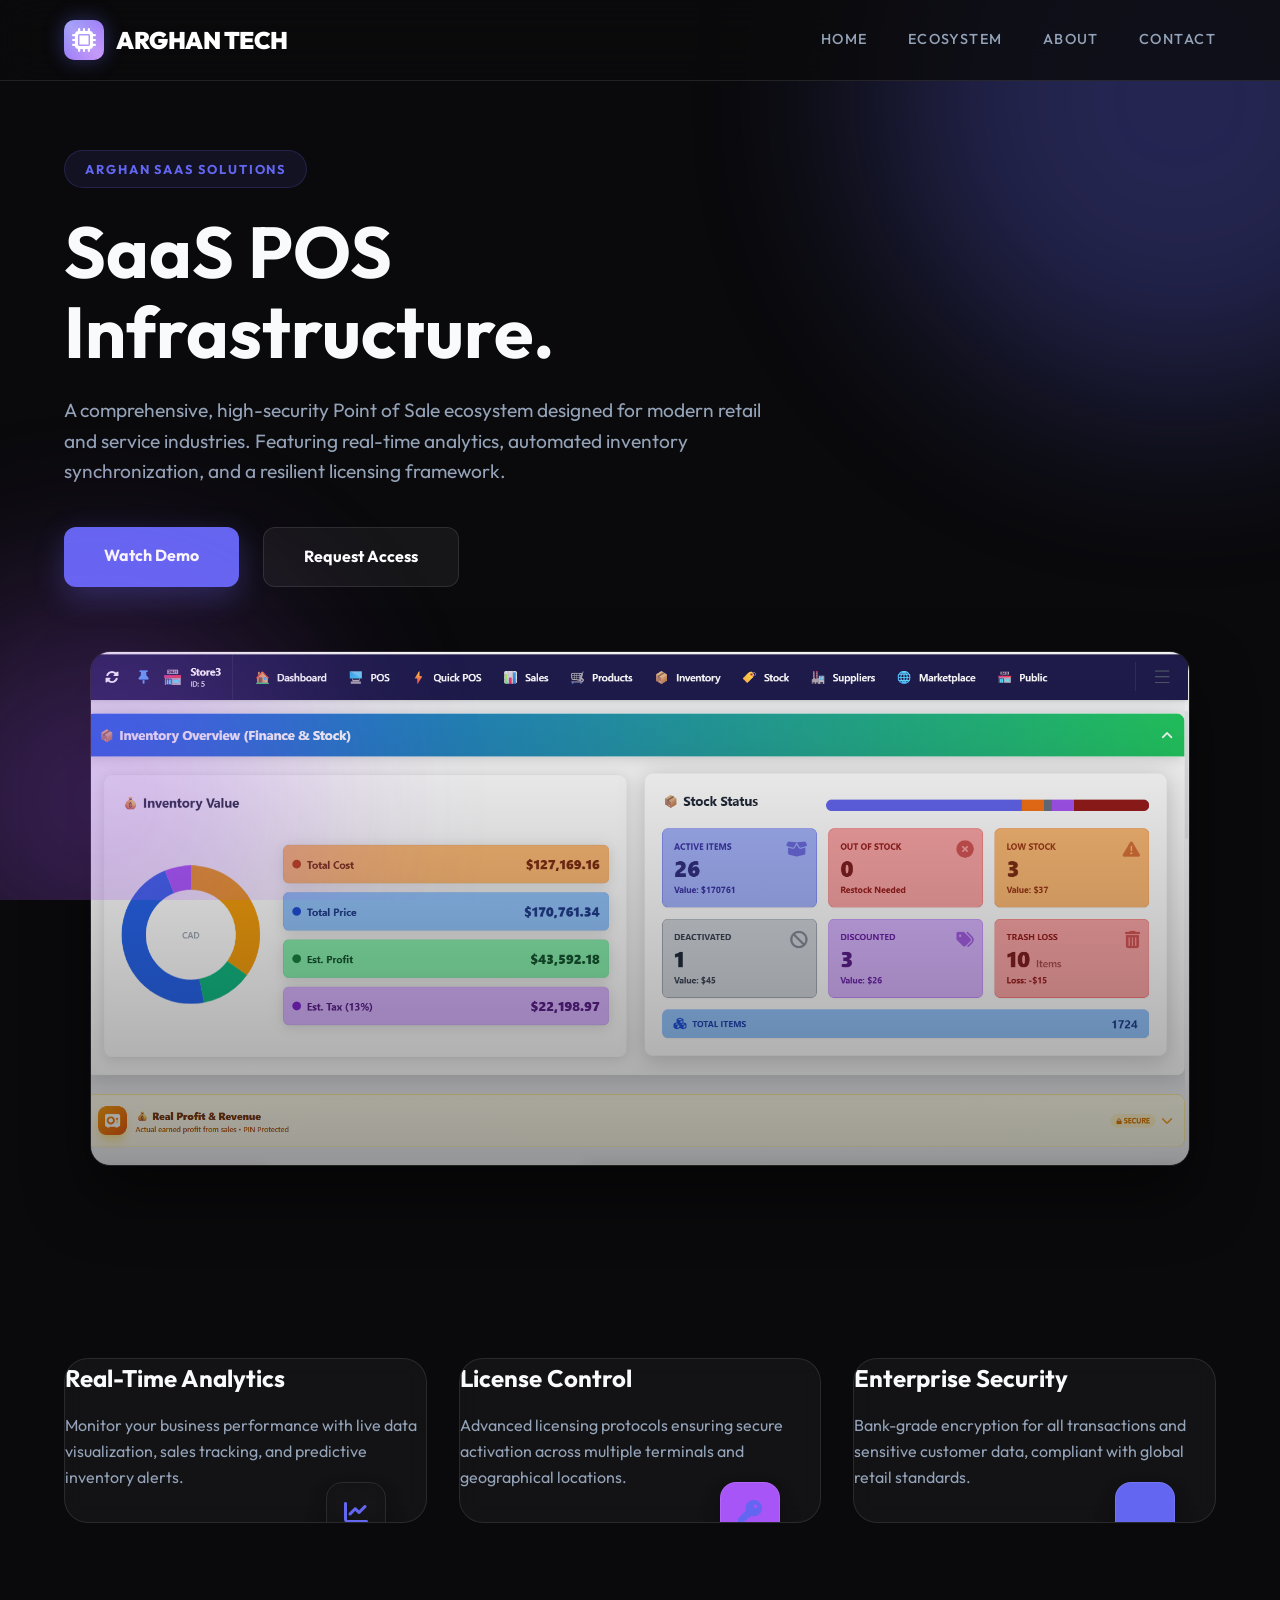
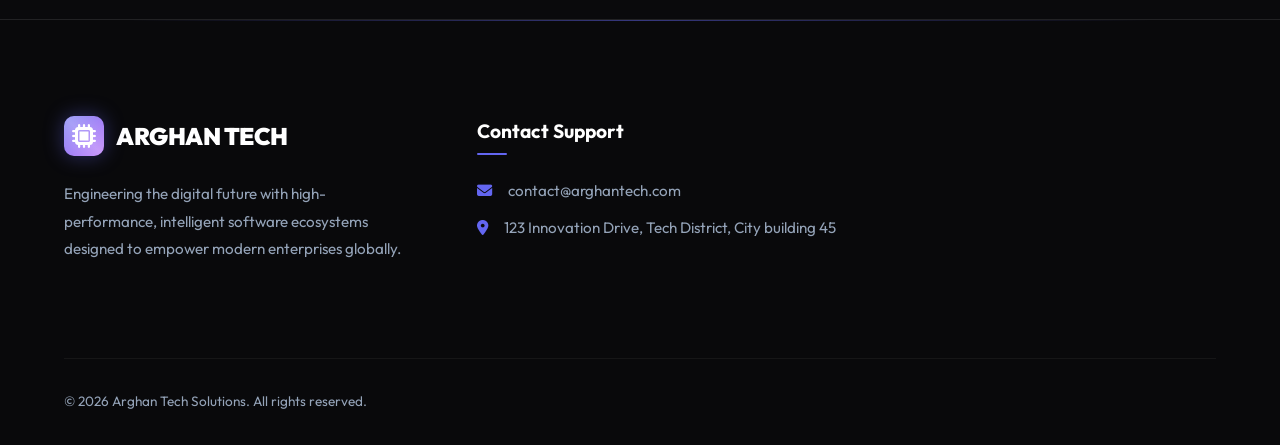
==== pos.html @ b3b0d8f1 "Create dedicated pos.html page and link it to projects" ====
<!DOCTYPE html>
<html lang="en">

<head>
    <meta charset="UTF-8">
    <meta name="viewport" content="width=device-width, initial-scale=1.0">
    <title>SaaS POS System | ARGHAN TECH</title>
    <!-- Fonts -->
    <link rel="preconnect" href="https://fonts.googleapis.com">
    <link rel="preconnect" href="https://fonts.gstatic.com" crossorigin>
    <link href="https://fonts.googleapis.com/css2?family=Outfit:wght@100..900&display=swap" rel="stylesheet">
    <!-- Icons -->
    <link rel="stylesheet" href="https://cdnjs.cloudflare.com/ajax/libs/font-awesome/6.4.0/css/all.min.css">
    <!-- Styles -->
    <link rel="stylesheet" href="css/style.css">
</head>

<body>

    <!-- Background Orbs Wrapper -->
    <div class="bg-orbs-wrapper">
        <div class="orb orb-1"></div>
        <div class="orb orb-2"></div>
    </div>

    <!-- Navigation -->
    <nav id="navbar" style="background: rgba(10, 10, 12, 0.95);">
        <div class="container">
            <div class="nav-inner">
                <a href="index.html" class="logo">
                    <div class="logo-icon">
                        <i class="fas fa-microchip"></i>
                    </div>
                    <span>ARGHAN TECH</span>
                </a>
                <div class="nav-links">
                    <a href="index.html#hero">Home</a>
                    <a href="index.html#ecosystem">Ecosystem</a>
                    <a href="index.html#about">About</a>
                    <a href="index.html#contact">Contact</a>
                </div>
                <button class="hamburger" id="hamburger">
                    <i class="fas fa-bars"></i>
                </button>
            </div>
        </div>
    </nav>

    <!-- Project Hero Section -->
    <section class="section" style="padding-top: 150px; min-height: 100vh;">
        <div class="container">
            <div class="section-head" style="text-align: left; margin-bottom: 4rem;">
                <div class="badge" style="margin-bottom: 1.5rem;">Arghan SaaS Solutions</div>
                <h1 style="font-size: clamp(2.5rem, 8vw, 4.5rem); line-height: 1.1; margin-bottom: 1.5rem;">SaaS POS
                    <br><span class="text-gradient">Infrastructure.</span></h1>
                <p style="color: var(--text-secondary); max-width: 700px; font-size: 1.2rem; line-height: 1.6;">
                    A comprehensive, high-security Point of Sale ecosystem designed for modern retail and service
                    industries. Featuring real-time analytics, automated inventory synchronization, and a resilient
                    licensing framework.
                </p>
                <div class="cta-group" style="margin-top: 2.5rem;">
                    <a href="#demo" class="btn btn-primary">Watch Demo</a>
                    <a href="index.html#contact" class="btn btn-secondary">Request Access</a>
                </div>
            </div>

            <!-- Featured Dashboard Image -->
            <div class="hero-visual"
                style="position: relative; width: 100%; max-width: 1100px; margin: 0 auto; border-radius: 20px; overflow: hidden; border: 1px solid var(--glass-border); box-shadow: 0 30px 60px rgba(0,0,0,0.5);">
                <img src="assets/POS-Dashboard.png" alt="POS Dashboard Screenshot" style="width: 100%; display: block;">
                <!-- Decorative Layer -->
                <div
                    style="position: absolute; inset: 0; background: linear-gradient(to top, rgba(10, 10, 12, 0.4) 0%, transparent 100%);">
                </div>
            </div>
        </div>
    </section>

    <!-- Core Features -->
    <section id="features" class="section">
        <div class="container">
            <div class="grid" style="grid-template-columns: repeat(auto-fit, minmax(300px, 1fr));">
                <div class="card" style="opacity: 1; transform: translateY(0);">
                    <div class="card-icon" style="background: var(--primary-light);"><i class="fas fa-chart-line"></i>
                    </div>
                    <h3>Real-Time Analytics</h3>
                    <p>Monitor your business performance with live data visualization, sales tracking, and predictive
                        inventory alerts.</p>
                </div>
                <div class="card" style="opacity: 1; transform: translateY(0);">
                    <div class="card-icon" style="background: var(--accent-purple);"><i class="fas fa-key"></i></div>
                    <h3>License Control</h3>
                    <p>Advanced licensing protocols ensuring secure activation across multiple terminals and
                        geographical locations.</p>
                </div>
                <div class="card" style="opacity: 1; transform: translateY(0);">
                    <div class="card-icon" style="background: var(--accent-indigo);"><i class="fas fa-shield-alt"></i>
                    </div>
                    <h3>Enterprise Security</h3>
                    <p>Bank-grade encryption for all transactions and sensitive customer data, compliant with global
                        retail standards.</p>
                </div>
            </div>
        </div>
    </section>

    <!-- Footer -->
    <footer class="footer">
        <div class="container">
            <div class="footer-grid">
                <!-- Company Info -->
                <div class="footer-col brand-col">
                    <a href="index.html" class="logo" style="margin-bottom: 1.5rem;">
                        <div class="logo-icon">
                            <i class="fas fa-microchip"></i>
                        </div>
                        <span>ARGHAN TECH</span>
                    </a>
                    <p class="footer-desc">
                        Engineering the digital future with high-performance, intelligent software ecosystems designed
                        to empower modern enterprises globally.
                    </p>
                </div>

                <!-- Contact Info -->
                <div class="footer-col" style="grid-column: span 2;">
                    <h4>Contact Support</h4>
                    <ul class="contact-info">
                        <li>
                            <i class="fas fa-envelope"></i>
                            <span>contact@arghantech.com</span>
                        </li>
                        <li>
                            <i class="fas fa-map-marker-alt"></i>
                            <span>123 Innovation Drive, Tech District, City building 45</span>
                        </li>
                    </ul>
                </div>
            </div>

            <div class="footer-bottom">
                <div class="footer-bottom-content">
                    <p>&copy; 2026 Arghan Tech Solutions. All rights reserved.</p>
                </div>
            </div>
        </div>
    </footer>

    <script src="js/main.js"></script>
</body>

</html>
---- css/style.css ----
/* 
    ARGHAN TECH - Official Website Style
    Theme: Modern Software Suite / High-Tech
    Aesthetic: Dark, Glassmorphism, Vibrant Accents
*/

:root {
    --bg-dark: #0a0a0c;
    --bg-card: rgba(23, 23, 26, 0.7);
    --accent-indigo: #6366f1;
    --accent-purple: #a855f7;
    --text-primary: #f8fafc;
    --text-secondary: #94a3b8;
    --glass-border: rgba(255, 255, 255, 0.1);
    --font-main: 'Outfit', sans-serif;
    --orbit-radius: 250px;
}

* {
    margin: 0;
    padding: 0;
    box-sizing: border-box;
}

html,
body {
    background-color: var(--bg-dark);
    color: var(--text-primary);
    font-family: var(--font-main);
    line-height: 1.6;
    overflow-x: hidden;
    width: 100%;
}

/* --- Layout --- */
.container {
    max-width: 1200px;
    margin: 0 auto;
    padding: 0 1.5rem;
}

/* --- Navigation --- */
nav {
    position: fixed;
    top: 0;
    width: 100%;
    z-index: 1000;
    backdrop-filter: blur(20px);
    border-bottom: 1px solid var(--glass-border);
    background: rgba(10, 10, 12, 0.8);
    transition: all 0.4s ease;
}

nav .nav-inner {
    display: flex;
    justify-content: space-between;
    align-items: center;
    height: 80px;
}

.logo {
    display: flex;
    align-items: center;
    gap: 0.75rem;
    font-size: 1.5rem;
    font-weight: 900;
    letter-spacing: -0.02em;
    text-transform: uppercase;
    text-decoration: none;
    color: white;
}

.logo-icon {
    width: 40px;
    height: 40px;
    background: linear-gradient(135deg, var(--accent-indigo), var(--accent-purple));
    border-radius: 10px;
    display: grid;
    place-items: center;
    box-shadow: 0 0 20px rgba(99, 102, 241, 0.4);
    position: relative;
    overflow: hidden;
}

.logo-icon::after {
    content: '';
    position: absolute;
    width: 200%;
    height: 200%;
    background: linear-gradient(45deg, transparent, rgba(255, 255, 255, 0.4), transparent);
    top: -50%;
    left: -50%;
    animation: shine 3s infinite;
}

@keyframes shine {
    0% {
        transform: translateX(-150%) translateY(-150%) rotate(45deg);
    }

    100% {
        transform: translateX(150%) translateY(150%) rotate(45deg);
    }
}

.nav-links {
    display: flex;
    gap: 2.5rem;
}

.nav-links a {
    text-decoration: none;
    color: var(--text-secondary);
    font-weight: 500;
    font-size: 0.9rem;
    transition: color 0.3s ease;
    text-transform: uppercase;
    letter-spacing: 0.1em;
}

.nav-links a:hover {
    color: var(--accent-indigo);
}

/* --- Hero Section --- */
.hero {
    min-height: 100vh;
    display: flex;
    align-items: center;
    position: relative;
    overflow: hidden;
    padding-top: 6rem;
    padding-bottom: 3rem;
}

.hero-wrapper {
    display: flex;
    align-items: center;
    justify-content: space-between;
    gap: 2rem;
    width: 100%;
    position: relative;
    z-index: 10;
}

.hero-content {
    flex: 1;
    max-width: 600px;
    position: relative;
    z-index: 20;
}

/* --- Interactive Hero Background Layers --- */
.star-layer {
    position: fixed;
    inset: 0;
    pointer-events: none;
    z-index: 0;
    overflow: hidden;
}

.star-elem {
    position: absolute;
    width: 3px;
    height: 3px;
    background: #fff;
    border-radius: 50%;
    box-shadow: 0 0 15px 5px rgba(255, 255, 255, 0.9), 0 0 30px 10px rgba(99, 102, 241, 0.5);
    opacity: 0;
}

/* 4-point lens flare effect */
.star-elem::before,
.star-elem::after {
    content: '';
    position: absolute;
    top: 50%;
    left: 50%;
    background: radial-gradient(circle, rgba(255, 255, 255, 1) 0%, rgba(255, 255, 255, 0) 70%);
    transform: translate(-50%, -50%);
    border-radius: 50%;
}

.star-elem::before {
    width: 30px;
    height: 1px;
}

.star-elem::after {
    width: 1px;
    height: 30px;
}

.s1 {
    animation: shootingStar1 25s ease-in-out infinite;
    transform: scale(0.8);
}

.s2 {
    animation: shootingStar2 35s ease-in-out infinite 5s;
    transform: scale(1.1);
}

.s3 {
    animation: shootingStar3 28s ease-in-out infinite 2s;
    transform: scale(0.6);
}

@keyframes shootingStar1 {
    0% {
        top: -10%;
        left: 20%;
        opacity: 0;
        transform: scale(0.5) rotate(0deg);
    }

    20% {
        opacity: 1;
    }

    80% {
        opacity: 1;
    }

    100% {
        top: 110%;
        left: 80%;
        opacity: 0;
        transform: scale(1.2) rotate(360deg);
    }
}

@keyframes shootingStar2 {
    0% {
        top: 60%;
        right: -10%;
        opacity: 0;
        transform: scale(0.8) rotate(0deg);
    }

    20% {
        opacity: 1;
    }

    80% {
        opacity: 1;
    }

    100% {
        top: 10%;
        right: 110%;
        opacity: 0;
        transform: scale(1.5) rotate(-360deg);
    }
}

@keyframes shootingStar3 {
    0% {
        bottom: -10%;
        left: 40%;
        opacity: 0;
        transform: scale(0.4) rotate(0deg);
    }

    20% {
        opacity: 1;
    }

    80% {
        opacity: 1;
    }

    100% {
        bottom: 110%;
        left: -10%;
        opacity: 0;
        transform: scale(1) rotate(180deg);
    }
}

.bg-microchip {
    position: absolute;
    color: rgba(99, 102, 241, 0.15);
    font-size: 8rem;
    z-index: 1;
    pointer-events: none;
    filter: blur(4px);
}

.c1 {
    top: 10%;
    left: 5%;
    animation: floatBgChip 15s ease-in-out infinite alternate;
}

.c2 {
    bottom: 15%;
    right: 10%;
    animation: floatBgChip 20s ease-in-out infinite alternate-reverse;
    font-size: 12rem;
}

.c3 {
    top: 40%;
    right: 5%;
    animation: floatBgChip 18s ease-in-out infinite alternate 2s;
    font-size: 6rem;
    color: rgba(168, 85, 247, 0.1);
}

.c4 {
    bottom: 5%;
    left: 15%;
    animation: floatBgChip 22s ease-in-out infinite alternate 1s;
    font-size: 10rem;
}

.c5 {
    top: 70%;
    left: 40%;
    animation: floatBgChip 25s ease-in-out infinite alternate 4s;
    font-size: 7rem;
}

@keyframes floatBgChip {
    0% {
        transform: translateY(0) rotate(-10deg);
    }

    100% {
        transform: translateY(-50px) rotate(10deg);
    }
}

/* --- Tech Core Animation Showcase --- */
.hero-visual {
    flex: 1;
    display: flex;
    justify-content: center;
    align-items: center;
    position: relative;
    perspective: 1200px;
    animation: fadeInUp 1s ease 0.8s both;
}

.tech-core {
    position: relative;
    width: 500px;
    height: 500px;
    display: flex;
    justify-content: center;
    align-items: center;
    transform-style: preserve-3d;
    animation: floatCore 6s ease-in-out infinite;
}

.animated-brand {
    position: absolute;
    top: 50%;
    left: 50%;
    transform: translate(-50%, -50%);
    font-size: 2rem;
    font-weight: 900;
    white-space: nowrap;
    color: var(--text-primary);
    text-shadow: 0 0 20px rgba(99, 102, 241, 0.8), 0 0 40px rgba(168, 85, 247, 0.6);
    z-index: 5;
    animation: flyBrandText 8s ease-in-out infinite;
    pointer-events: none;
    letter-spacing: 0.1em;
}

@keyframes flyBrandText {
    0% {
        transform: translate(-50%, -50%) translateZ(-400px) scale(0.4);
        opacity: 0;
        filter: blur(10px);
    }

    25% {
        transform: translate(-50%, -50%) translateZ(50px) scale(0.50);
        opacity: 1;
        filter: blur(0px);
    }

    75% {
        transform: translate(-50%, -50%) translateZ(50px) scale(0.50);
        opacity: 1;
        filter: blur(0px);
    }

    100% {
        transform: translate(-50%, -50%) translateZ(-400px) scale(0.4);
        opacity: 0;
        filter: blur(10px);
    }
}

.core-chip {
    width: 110px;
    height: 110px;
    background: rgba(23, 23, 26, 0.9);
    border: 2px solid var(--accent-indigo);
    border-radius: 24px;
    display: flex;
    justify-content: center;
    align-items: center;
    font-size: 3.5rem;
    color: var(--accent-purple);
    box-shadow: 0 0 35px rgba(99, 102, 241, 0.4), inset 0 0 20px rgba(168, 85, 247, 0.4);
    position: relative;
    z-index: 10;
    backdrop-filter: blur(10px);
}

.core-chip::after {
    content: '';
    position: absolute;
    inset: -6px;
    background: linear-gradient(45deg, var(--accent-indigo), var(--accent-purple), transparent);
    border-radius: 28px;
    z-index: -1;
    filter: blur(15px);
    opacity: 0.7;
    animation: pulseGlow 3s infinite alternate;
}

.ring {
    position: absolute;
    border-radius: 50%;
    border: 1px solid rgba(255, 255, 255, 0.05);
    transform-style: preserve-3d;
}

.ring-1 {
    width: 60%;
    height: 60%;
    border-top: 2px solid var(--accent-indigo);
    border-bottom: 2px solid var(--accent-purple);
    animation: rotate3d 12s linear infinite;
    box-shadow: 0 0 20px rgba(99, 102, 241, 0.2) inset;
}

.ring-2 {
    width: 80%;
    height: 80%;
    border-left: 2px solid var(--accent-purple);
    border-right: 2px solid #38bdf8;
    animation: rotate3dReverse 18s linear infinite;
}

.ring-3 {
    width: 100%;
    height: 100%;
    border: 3px dashed rgba(99, 102, 241, 0.4);
    border-radius: 50%;
    animation: spinReverse 45s linear infinite;
    box-shadow: 0 0 30px rgba(99, 102, 241, 0.05), inset 0 0 30px rgba(99, 102, 241, 0.05);
}

.floating-node {
    position: absolute;
    width: 55px;
    height: 55px;
    top: 50%;
    left: 50%;
    margin-top: -27.5px;
    margin-left: -27.5px;
    background: rgba(23, 23, 26, 0.85);
    border: 1px solid rgba(255, 255, 255, 0.15);
    border-radius: 50%;
    display: flex;
    justify-content: center;
    align-items: center;
    color: white;
    font-size: 1.3rem;
    backdrop-filter: blur(8px);
    z-index: 20;
    transition: all 0.3s ease;
}

.node-1 {
    color: #38bdf8;
    animation: orbit1 12s linear infinite;
}

.node-2 {
    color: var(--accent-purple);
    animation: orbit2 15s linear infinite;
}

.node-3 {
    color: #4ade80;
    animation: orbit3 20s linear infinite;
}

.node-4 {
    color: #fbbf24;
    animation: orbit4 25s linear infinite;
}

/* Circuit Traces (Wires) */
.circuit-trace {
    position: absolute;
    height: 2px;
    width: var(--orbit-radius);
    background: linear-gradient(90deg,
            rgba(99, 102, 241, 0) 0%,
            var(--accent-indigo) 50%,
            rgba(99, 102, 241, 0) 100%);
    transform-origin: left center;
    left: 50%;
    top: 50%;
    filter: blur(1px);
    opacity: 0.4;
    pointer-events: none;
    z-index: 2;
}

.trace-1 {
    animation: traceOrbit1 12s linear infinite, tracePulse 3s ease-in-out infinite;
}

.trace-2 {
    animation: traceOrbit2 15s linear infinite, tracePulse 3s ease-in-out infinite 0.75s;
}

.trace-3 {
    animation: traceOrbit3 20s linear infinite, tracePulse 3s ease-in-out infinite 1.5s;
}

.trace-4 {
    animation: traceOrbit4 25s linear infinite, tracePulse 3s ease-in-out infinite 2.25s;
}

@keyframes tracePulse {

    0%,
    100% {
        opacity: 0.1;
        filter: blur(2px);
    }

    50% {
        opacity: 0.8;
        filter: blur(0px);
        box-shadow: 0 0 15px var(--accent-indigo);
    }
}

/* --- Star Collision & Brand Reveal --- */
.collision-container,
.brand-reveal-container {
    position: absolute;
    top: 0;
    left: 0;
    width: 100%;
    height: 100%;
    pointer-events: none;
    z-index: 25;
}

/* --- Global Collision Flash --- */
.global-flash-container {
    position: fixed;
    inset: 0;
    pointer-events: none;
    z-index: 99999;
}

.corner-flash {
    position: absolute;
    width: 250px;
    height: 250px;
    pointer-events: none;
    opacity: 0;
}

.corner-flash.top-left {
    top: 0;
    left: 0;
    background: radial-gradient(circle at top left, var(--primary-light) 0%, transparent 70%);
}

.corner-flash.top-right {
    top: 0;
    right: 0;
    background: radial-gradient(circle at top right, var(--accent-purple) 0%, transparent 70%);
}

.corner-flash.bottom-left {
    bottom: 0;
    left: 0;
    background: radial-gradient(circle at bottom left, var(--accent-indigo) 0%, transparent 70%);
}

.corner-flash.bottom-right {
    bottom: 0;
    right: 0;
    background: radial-gradient(circle at bottom right, var(--primary-color) 0%, transparent 70%);
}

.corner-flash {
    animation: cornerPulse 1s ease-out forwards;
}

@keyframes cornerPulse {
    0% {
        opacity: 0;
        transform: scale(0.5);
    }

    30% {
        opacity: 0.4;
        transform: scale(1.1);
    }

    100% {
        opacity: 0;
        transform: scale(1);
    }
}

.star-particle {
    position: absolute;
    width: 4px;
    height: 4px;
    background: #fff;
    border-radius: 50%;
    box-shadow: 0 0 10px #fff, 0 0 20px var(--accent-indigo);
    z-index: 30;
}

.star-particle::after {
    content: '';
    position: absolute;
    top: 50%;
    right: 2px;
    width: 40px;
    height: 2px;
    background: linear-gradient(90deg, transparent, #fff);
    transform: translateY(-50%);
    filter: blur(1px);
}

.impact-flash {
    position: absolute;
    width: 2px;
    height: 2px;
    background: #fff;
    border-radius: 50%;
    box-shadow: 0 0 60px 30px #fff, 0 0 120px 60px var(--accent-indigo), 0 0 180px 90px var(--accent-purple);
    opacity: 0;
    z-index: 40;
}

.spark {
    position: absolute;
    width: 3px;
    height: 3px;
    background: #fff;
    border-radius: 50%;
    box-shadow: 0 0 10px #fff;
    z-index: 35;
}

.dynamic-brand-text {
    position: absolute;
    display: flex;
    flex-wrap: wrap;
    /* Allow multi-line */
    justify-content: center;
    /* Center lines */
    gap: 0.15em;
    pointer-events: none;
    z-index: 50;
    transform: translate(-50%, -50%);
    text-align: center;
}

.brand-word {
    display: flex;
    gap: 0.15em;
    margin-right: 0.5em;
    /* Space between words */
}

.letter-particle {
    display: inline-block;
    font-size: clamp(1rem, 4.5vw, 2.2rem);
    /* Slightly smaller base */
    font-weight: 900;
    color: white;
    text-transform: uppercase;
    text-shadow: 0 0 15px rgba(99, 102, 241, 0.8);
    opacity: 0;
    filter: blur(5px);
}

.letter-particle.assemble {
    animation: letterSnap 1.5s cubic-bezier(0.175, 0.885, 0.32, 1.275) forwards;
}

@keyframes letterSnap {
    0% {
        opacity: 0;
        filter: blur(10px);
        transform: scale(0.2) rotate(45deg);
    }

    30% {
        opacity: 1;
        filter: blur(2px);
    }

    100% {
        opacity: 1;
        filter: blur(0px);
        transform: scale(1) rotate(0deg);
        text-shadow: 0 0 20px var(--accent-indigo);
    }
}

.dynamic-brand-text.reveal {
    animation: textMaterialize 7s cubic-bezier(0.4, 0, 0.2, 1) forwards;
}

@keyframes textMaterialize {

    0%,
    85% {
        opacity: 1;
    }

    100% {
        opacity: 0;
    }
}

@keyframes flashIn {
    0% {
        opacity: 1;
        transform: scale(0);
    }

    50% {
        opacity: 1;
        transform: scale(3);
    }

    100% {
        opacity: 0;
        transform: scale(1);
    }
}

@media (max-width: 480px) {
    :root {
        --orbit-radius: 168px;
    }

    .dynamic-brand-text {
        gap: 0.05em;
        width: 250px;
        /* Force wrap for 'SOFTWARE HOUSE' to second line */
    }

    .brand-word {
        gap: 0.05em;
        margin-right: 0.2em;
    }

    .letter-particle {
        font-size: 1.2rem;
        /* Static size for small mobile for reliability */
        text-shadow: 0 0 8px rgba(99, 102, 241, 0.8);
    }

    .hero h1 {
        font-size: 2.25rem;
    }
}

@keyframes traceOrbit1 {
    0% {
        transform: rotate(0deg);
    }

    100% {
        transform: rotate(360deg);
    }
}

@keyframes traceOrbit2 {
    0% {
        transform: rotate(90deg);
    }

    100% {
        transform: rotate(450deg);
    }
}

@keyframes traceOrbit3 {
    0% {
        transform: rotate(180deg);
    }

    100% {
        transform: rotate(540deg);
    }
}

@keyframes traceOrbit4 {
    0% {
        transform: rotate(270deg);
    }

    100% {
        transform: rotate(630deg);
    }
}


@keyframes floatCore {

    0%,
    100% {
        transform: translateY(0) rotateX(10deg) rotateY(-10deg);
    }

    50% {
        transform: translateY(-20px) rotateX(15deg) rotateY(-5deg);
    }
}

@keyframes rotate3d {
    0% {
        transform: rotateX(60deg) rotateY(0deg) rotateZ(0deg);
    }

    100% {
        transform: rotateX(60deg) rotateY(360deg) rotateZ(360deg);
    }
}

@keyframes rotate3dReverse {
    0% {
        transform: rotateX(45deg) rotateY(360deg) rotateZ(0deg);
    }

    100% {
        transform: rotateX(45deg) rotateY(0deg) rotateZ(-360deg);
    }
}

@keyframes spin {
    to {
        transform: rotate(360deg);
    }
}

@keyframes spinReverse {
    to {
        transform: rotate(-360deg);
    }
}

@keyframes pulseGlow {
    0% {
        opacity: 0.4;
        filter: blur(10px);
        transform: scale(0.95);
    }

    100% {
        opacity: 1;
        filter: blur(25px);
        transform: scale(1.05);
    }
}

@keyframes orbit1 {
    0% {
        transform: rotate(0deg) translateX(var(--orbit-radius)) rotate(0deg);
    }

    100% {
        transform: rotate(360deg) translateX(var(--orbit-radius)) rotate(-360deg);
    }
}

@keyframes orbit2 {
    0% {
        transform: rotate(90deg) translateX(var(--orbit-radius)) rotate(-90deg);
    }

    100% {
        transform: rotate(450deg) translateX(var(--orbit-radius)) rotate(-450deg);
    }
}

@keyframes orbit3 {
    0% {
        transform: rotate(180deg) translateX(var(--orbit-radius)) rotate(-180deg);
    }

    100% {
        transform: rotate(540deg) translateX(var(--orbit-radius)) rotate(-540deg);
    }
}

@keyframes orbit4 {
    0% {
        transform: rotate(270deg) translateX(var(--orbit-radius)) rotate(-270deg);
    }

    100% {
        transform: rotate(630deg) translateX(var(--orbit-radius)) rotate(-630deg);
    }
}

.badge {
    display: inline-block;
    padding: 0.5rem 1.25rem;
    background: rgba(99, 102, 241, 0.1);
    border: 1px solid rgba(99, 102, 241, 0.2);
    border-radius: 100px;
    color: var(--accent-indigo);
    font-size: 0.8rem;
    font-weight: 700;
    text-transform: uppercase;
    letter-spacing: 0.15em;
    margin-bottom: 2rem;
    animation: fadeInDown 1s ease;
}

.hero h1 {
    font-size: 5rem;
    line-height: 1.1;
    font-weight: 900;
    margin-bottom: 2rem;
    background: linear-gradient(to right, #fff, #94a3b8);
    -webkit-background-clip: text;
    -webkit-text-fill-color: transparent;
    animation: fadeInUp 1s ease 0.2s both;
}

.hero p {
    font-size: 1.25rem;
    color: var(--text-secondary);
    margin-bottom: 3rem;
    max-width: 600px;
    animation: fadeInUp 1s ease 0.4s both;
}

.cta-group {
    display: flex;
    gap: 1.5rem;
    animation: fadeInUp 1s ease 0.6s both;
}

.btn {
    padding: 1rem 2.5rem;
    border-radius: 12px;
    font-weight: 700;
    text-decoration: none;
    transition: all 0.3s ease;
    font-size: 1rem;
    display: inline-block;
}

.btn-primary {
    background: var(--accent-indigo);
    color: white;
    box-shadow: 0 10px 30px rgba(99, 102, 241, 0.3);
}

.btn-primary:hover {
    transform: translateY(-5px);
    box-shadow: 0 20px 40px rgba(99, 102, 241, 0.4);
}

.btn-secondary {
    background: rgba(255, 255, 255, 0.05);
    color: white;
    border: 1px solid var(--glass-border);
}

.btn-secondary:hover {
    background: rgba(255, 255, 255, 0.1);
    transform: translateY(-5px);
}

.bg-orbs-wrapper {
    position: fixed;
    inset: 0;
    z-index: 1;
    overflow: hidden;
    pointer-events: none;
}

.orb {
    position: absolute;
    border-radius: 50%;
    filter: blur(100px);
    opacity: 0.3;
}

.orb-1 {
    width: 600px;
    height: 600px;
    background: var(--accent-indigo);
    top: -200px;
    right: -200px;
    animation: float 20s infinite alternate;
}

.orb-2 {
    width: 400px;
    height: 400px;
    background: var(--accent-purple);
    bottom: -100px;
    left: -100px;
    animation: float 15s infinite alternate-reverse;
}

@keyframes float {
    0% {
        transform: translate(0, 0) scale(1);
    }

    100% {
        transform: translate(100px, 50px) scale(1.1);
    }
}

/* --- Section: Software Ecosystem --- */
.section {
    padding: 6rem 0;
}

.section-head {
    text-align: center;
    margin-bottom: 6rem;
}

.section-head h2 {
    font-size: 3rem;
    font-weight: 900;
    margin-bottom: 1.5rem;
}

.grid {
    display: grid;
    grid-template-columns: repeat(3, 1fr);
    gap: 2rem;
}

.card {
    background: var(--bg-card);
    backdrop-filter: blur(10px);
    border: 1px solid var(--glass-border);
    border-radius: 24px;
    transition: all 0.4s ease;
    overflow: hidden;
    position: relative;
    cursor: pointer;
    display: flex;
    flex-direction: column;
}

.card-image {
    width: 100%;
    height: 220px;
    position: relative;
    overflow: hidden;
    border-bottom: 1px solid var(--glass-border);
}

.card-image img {
    width: 100%;
    height: 100%;
    object-fit: cover;
    transition: transform 0.6s ease;
}

.card:hover .card-image img {
    transform: scale(1.08);
}

.card-content {
    padding: 2.5rem;
    display: flex;
    flex-direction: column;
    flex: 1;
}

.card::before {
    content: '';
    position: absolute;
    inset: 0;
    background: linear-gradient(135deg, rgba(99, 102, 241, 0.1), transparent);
    opacity: 0;
    transition: opacity 0.4s ease;
    pointer-events: none;
}

.card:hover {
    transform: translateY(-10px);
    border-color: var(--accent-indigo);
    box-shadow: 0 30px 60px rgba(0, 0, 0, 0.5);
}

.card:hover::before {
    opacity: 1;
}

.card-icon {
    position: absolute;
    bottom: -20px;
    right: 2.5rem;
    width: 60px;
    height: 60px;
    background: var(--bg-card);
    border: 1px solid var(--glass-border);
    backdrop-filter: blur(10px);
    border-radius: 16px;
    display: flex;
    align-items: center;
    justify-content: center;
    font-size: 1.5rem;
    color: var(--accent-indigo);
    transition: all 0.4s ease;
    z-index: 2;
    box-shadow: 0 10px 20px rgba(0, 0, 0, 0.3);
}

.card:hover .card-icon {
    background: var(--accent-indigo);
    color: white;
    transform: translateY(-5px);
}

.card h3 {
    font-size: 1.5rem;
    margin-bottom: 1rem;
}

.card p {
    color: var(--text-secondary);
    margin-bottom: 2rem;
    flex: 1;
    /* Pushes the link down */
}

.card-link {
    display: flex;
    align-items: center;
    gap: 0.5rem;
    color: var(--accent-indigo);
    font-weight: 700;
    text-transform: uppercase;
    font-size: 0.8rem;
    letter-spacing: 0.1em;
    margin-top: auto;
}

.transition-icon {
    transition: transform 0.3s ease;
}

.transition-icon.rotate {
    transform: rotate(180deg);
}

/* --- Animations --- */
@keyframes fadeInUp {
    from {
        opacity: 0;
        transform: translateY(40px);
    }

    to {
        opacity: 1;
        transform: translateY(0);
    }
}

@keyframes fadeInDown {
    from {
        opacity: 0;
        transform: translateY(-40px);
    }

    to {
        opacity: 1;
        transform: translateY(0);
    }
}

.hamburger {
    display: none;
    font-size: 1.5rem;
    color: var(--text-primary);
    cursor: pointer;
    background: none;
    border: none;
}

/* --- Contact Section Styles --- */
.contact-wrapper {
    display: grid;
    grid-template-columns: 1fr 1.5fr;
    gap: 4rem;
    background: var(--bg-card);
    border: 1px solid var(--glass-border);
    border-radius: 24px;
    backdrop-filter: blur(10px);
    overflow: hidden;
    position: relative;
    z-index: 10;
}

.contact-info-panel {
    padding: 4rem;
    background: linear-gradient(135deg, rgba(99, 102, 241, 0.1), transparent);
    border-right: 1px solid var(--glass-border);
}

.contact-info-panel h3 {
    font-size: 2rem;
    margin-bottom: 1rem;
}

.contact-info-panel>p {
    color: var(--text-secondary);
    margin-bottom: 3rem;
    font-size: 1.1rem;
}

.contact-list {
    list-style: none;
    padding: 0;
    margin: 0;
    display: flex;
    flex-direction: column;
    gap: 2rem;
}

.contact-list li {
    display: flex;
    align-items: flex-start;
    gap: 1.5rem;
}

.contact-icon {
    width: 50px;
    height: 50px;
    border-radius: 12px;
    background: rgba(99, 102, 241, 0.1);
    color: var(--accent-indigo);
    display: flex;
    align-items: center;
    justify-content: center;
    font-size: 1.5rem;
    flex-shrink: 0;
}

.contact-text {
    display: flex;
    flex-direction: column;
    gap: 0.3rem;
}

.contact-text strong {
    font-size: 1.1rem;
    color: white;
}

.contact-text span {
    color: var(--text-secondary);
    line-height: 1.5;
}

.contact-form-panel {
    padding: 4rem;
}

.form-row {
    display: grid;
    grid-template-columns: 1fr 1fr;
    gap: 1.5rem;
}

.form-group {
    margin-bottom: 1.5rem;
}

.form-group label {
    display: block;
    margin-bottom: 0.5rem;
    font-weight: 600;
    color: var(--text-secondary);
    font-size: 0.9rem;
}

.form-control {
    width: 100%;
    padding: 1rem 1.25rem;
    background: rgba(255, 255, 255, 0.03);
    border: 1px solid var(--glass-border);
    border-radius: 12px;
    color: white;
    font-family: inherit;
    font-size: 1rem;
    transition: all 0.3s ease;
}

.form-control:focus {
    outline: none;
    border-color: var(--accent-indigo);
    background: rgba(255, 255, 255, 0.05);
    box-shadow: 0 0 0 4px rgba(99, 102, 241, 0.1);
}

textarea.form-control {
    resize: vertical;
    min-height: 120px;
}

.form-status {
    margin-top: 1.5rem;
    padding: 1rem;
    border-radius: 8px;
    text-align: center;
    display: none;
    font-weight: 600;
}

.form-status.success {
    display: block;
    background: rgba(74, 222, 128, 0.1);
    color: #4ade80;
    border: 1px solid rgba(74, 222, 128, 0.2);
}

.form-status.error {
    display: block;
    background: rgba(248, 113, 113, 0.1);
    color: #f87171;
    border: 1px solid rgba(248, 113, 113, 0.2);
}

/* --- Footer Styles --- */
.footer {
    background: rgba(10, 10, 12, 0.95);
    border-top: 1px solid var(--glass-border);
    padding: 6rem 0 0 0;
    position: relative;
    overflow: hidden;
}

/* Subtle glow behind footer */
.footer::before {
    content: '';
    position: absolute;
    top: 0;
    left: 50%;
    transform: translateX(-50%);
    width: 80%;
    height: 1px;
    background: linear-gradient(90deg, transparent, var(--accent-indigo), transparent);
    opacity: 0.5;
}

.footer-grid {
    display: grid;
    grid-template-columns: 2fr 1fr 1fr 1.5fr;
    gap: 4rem;
    margin-bottom: 4rem;
}

.brand-col .logo {
    display: inline-flex;
    /* override nav logo padding */
    padding: 0;
}

.footer-desc {
    color: var(--text-secondary);
    line-height: 1.8;
    margin-bottom: 2rem;
    font-size: 0.95rem;
}

.social-links {
    display: flex;
    gap: 1rem;
}

.social-links a {
    width: 40px;
    height: 40px;
    border-radius: 50%;
    background: rgba(255, 255, 255, 0.05);
    border: 1px solid var(--glass-border);
    display: flex;
    align-items: center;
    justify-content: center;
    color: var(--text-secondary);
    transition: all 0.3s ease;
}

.social-links a:hover {
    background: var(--accent-indigo);
    color: white;
    transform: translateY(-3px);
    box-shadow: 0 5px 15px rgba(99, 102, 241, 0.4);
    border-color: var(--accent-indigo);
}

.footer-col h4 {
    color: white;
    font-size: 1.2rem;
    font-weight: 700;
    margin-bottom: 1.5rem;
    position: relative;
    padding-bottom: 0.5rem;
}

.footer-col h4::after {
    content: '';
    position: absolute;
    bottom: 0;
    left: 0;
    width: 30px;
    height: 2px;
    background: var(--accent-indigo);
    border-radius: 2px;
}

.footer-col ul {
    list-style: none;
    padding: 0;
    margin: 0;
}

.footer-col ul li {
    margin-bottom: 0.8rem;
}

.footer-col ul a {
    color: var(--text-secondary);
    text-decoration: none;
    transition: all 0.3s ease;
    font-size: 0.95rem;
    display: inline-block;
}

.footer-col ul a:hover {
    color: var(--text-primary);
    transform: translateX(5px);
}

.contact-info li {
    display: flex;
    align-items: flex-start;
    gap: 1rem;
    color: var(--text-secondary);
    font-size: 0.95rem;
    line-height: 1.6;
}

.contact-info i {
    color: var(--accent-indigo);
    margin-top: 4px;
}

.footer-bottom {
    border-top: 1px solid rgba(255, 255, 255, 0.05);
    padding: 2rem 0;
}

.footer-bottom-content {
    display: flex;
    justify-content: space-between;
    align-items: center;
    color: var(--text-secondary);
    font-size: 0.85rem;
}

.footer-legal {
    display: flex;
    gap: 2rem;
}

.footer-legal a {
    color: var(--text-secondary);
    text-decoration: none;
    transition: color 0.3s ease;
}

.footer-legal a:hover {
    color: white;
}

/* --- Responsive --- */
/* --- Responsive --- */
@media (max-width: 992px) {
    .hero {
        padding-top: 8rem;
    }

    .hero h1 {
        font-size: 3.5rem;
    }

    .hero-wrapper {
        flex-direction: column;
        text-align: center;
        gap: 3rem;
    }

    .hero-content {
        max-width: 100%;
    }

    .hero p {
        margin: 0 auto 2rem;
    }

    .cta-group {
        justify-content: center;
    }

    .hero-visual {
        transform: scale(0.8);
        margin-top: 2rem;
    }

    .grid {
        grid-template-columns: repeat(2, 1fr);
    }

    .contact-wrapper {
        grid-template-columns: 1fr;
        gap: 0;
    }

    .contact-info-panel {
        border-right: none;
        border-bottom: 1px solid var(--glass-border);
        padding: 3rem 1.5rem;
    }

    .contact-form-panel {
        padding: 3rem 1.5rem;
    }
}

@media (max-width: 768px) {
    .section {
        padding: 4rem 0;
    }

    .section-head {
        margin-bottom: 3rem;
    }

    .section-head h2 {
        font-size: 2.5rem;
    }

    .hero h1 {
        font-size: 2.75rem;
    }

    .grid {
        grid-template-columns: 1fr;
    }

    .hero-visual {
        transform: scale(0.6);
        margin-top: 2rem;
    }

    .footer-grid {
        grid-template-columns: 1fr;
        gap: 2.5rem;
    }

    .footer-bottom-content {
        flex-direction: column;
        gap: 1.5rem;
        text-align: center;
    }

    .hamburger {
        display: block;
    }

    .nav-links {
        display: none;
        position: absolute;
        top: 80px;
        left: 0;
        right: 0;
        background: rgba(10, 10, 12, 0.98);
        backdrop-filter: blur(20px);
        padding: 2.5rem 1.5rem;
        flex-direction: column;
        gap: 2rem;
        align-items: center;
        border-bottom: 1px solid var(--glass-border);
    }

    .nav-links.active {
        display: flex;
    }

    /* Modal Adjustments */
    .modal-body {
        padding: 2rem 1.5rem;
    }

    .modal-header h2 {
        font-size: 2rem;
    }
}

@media (max-width: 480px) {
    :root {
        --orbit-radius: 188px;
    }

    .hero h1 {
        font-size: 2.25rem;
    }

    .hero p {
        font-size: 1.1rem;
    }

    .cta-group {
        flex-direction: column;
        gap: 1rem;
    }

    .btn {
        width: 100%;
        text-align: center;
    }

    .hero-visual {
        transform: scale(0.4);
        margin-top: 1rem;
    }

    .tech-core {
        width: 300px;
        height: 300px;
    }

    .animated-brand {
        font-size: 1.5rem;
    }

    .logo span {
        font-size: 1.25rem;
    }
}

/* --- Project Modal Styles --- */

.hero {
    position: relative;
    padding-top: 100px;
    height: 100vh;
    min-height: 800px;
    background: #0a0a0c;
    display: flex;
    align-items: center;
    overflow: hidden;
}

.project-modal {
    position: fixed;
    top: 0;
    left: 0;
    width: 100vw;
    height: 100vh;
    z-index: 9999;
    display: none;
    align-items: center;
    justify-content: center;
    padding: 5vh 5vw;
}

.project-modal.active {
    display: flex;
}

.modal-overlay {
    position: absolute;
    inset: 0;
    background: rgba(0, 0, 0, 0.85);
    backdrop-filter: blur(10px);
    z-index: 1;
}

.modal-content {
    position: relative;
    z-index: 2;
    background: var(--bg-card);
    border: 1px solid var(--glass-border);
    border-radius: 24px;
    width: 100%;
    height: 100%;
    max-width: 1600px;
    display: flex;
    flex-direction: column;
    overflow: hidden;
    animation: scaleIn 0.4s cubic-bezier(0.175, 0.885, 0.32, 1.275);
}

.modal-close {
    position: absolute;
    top: 1.5rem;
    right: 1.5rem;
    background: rgba(255, 255, 255, 0.1);
    border: none;
    width: 45px;
    height: 45px;
    border-radius: 50%;
    color: white;
    font-size: 1.2rem;
    cursor: pointer;
    display: flex;
    align-items: center;
    justify-content: center;
    z-index: 10;
    transition: all 0.3s ease;
}

.modal-close:hover {
    background: rgba(248, 113, 113, 0.8);
    transform: rotate(90deg);
}

.modal-body {
    padding: 3rem;
    overflow-y: auto;
    flex: 1;
    scroll-behavior: smooth;
    position: relative;
}

.modal-header {
    text-align: center;
    margin-bottom: 3rem;
    padding-bottom: 2rem;
    border-bottom: 1px solid var(--glass-border);
}

.modal-header h2 {
    font-size: 2.5rem;
    margin-bottom: 1rem;
    color: white;
}

.modal-header p {
    color: var(--text-secondary);
    font-size: 1.1rem;
    max-width: 800px;
    margin: 0 auto;
    line-height: 1.6;
}

.modal-gallery {
    display: grid;
    grid-template-columns: 1fr;
    gap: 2rem;
}

.modal-gallery img {
    width: 100%;
    border-radius: 16px;
    border: 1px solid var(--glass-border);
    box-shadow: 0 10px 30px rgba(0, 0, 0, 0.3);
}

@keyframes scaleIn {
    from {
        opacity: 0;
        transform: scale(0.95) translateY(20px);
    }

    to {
        opacity: 1;
        transform: scale(1) translateY(0);
    }
}

@media (max-width: 768px) {
    .project-modal {
        padding: 0;
    }

    .modal-content {
        border-radius: 0;
    }

    .modal-body {
        padding: 2rem 1.5rem;
    }
}
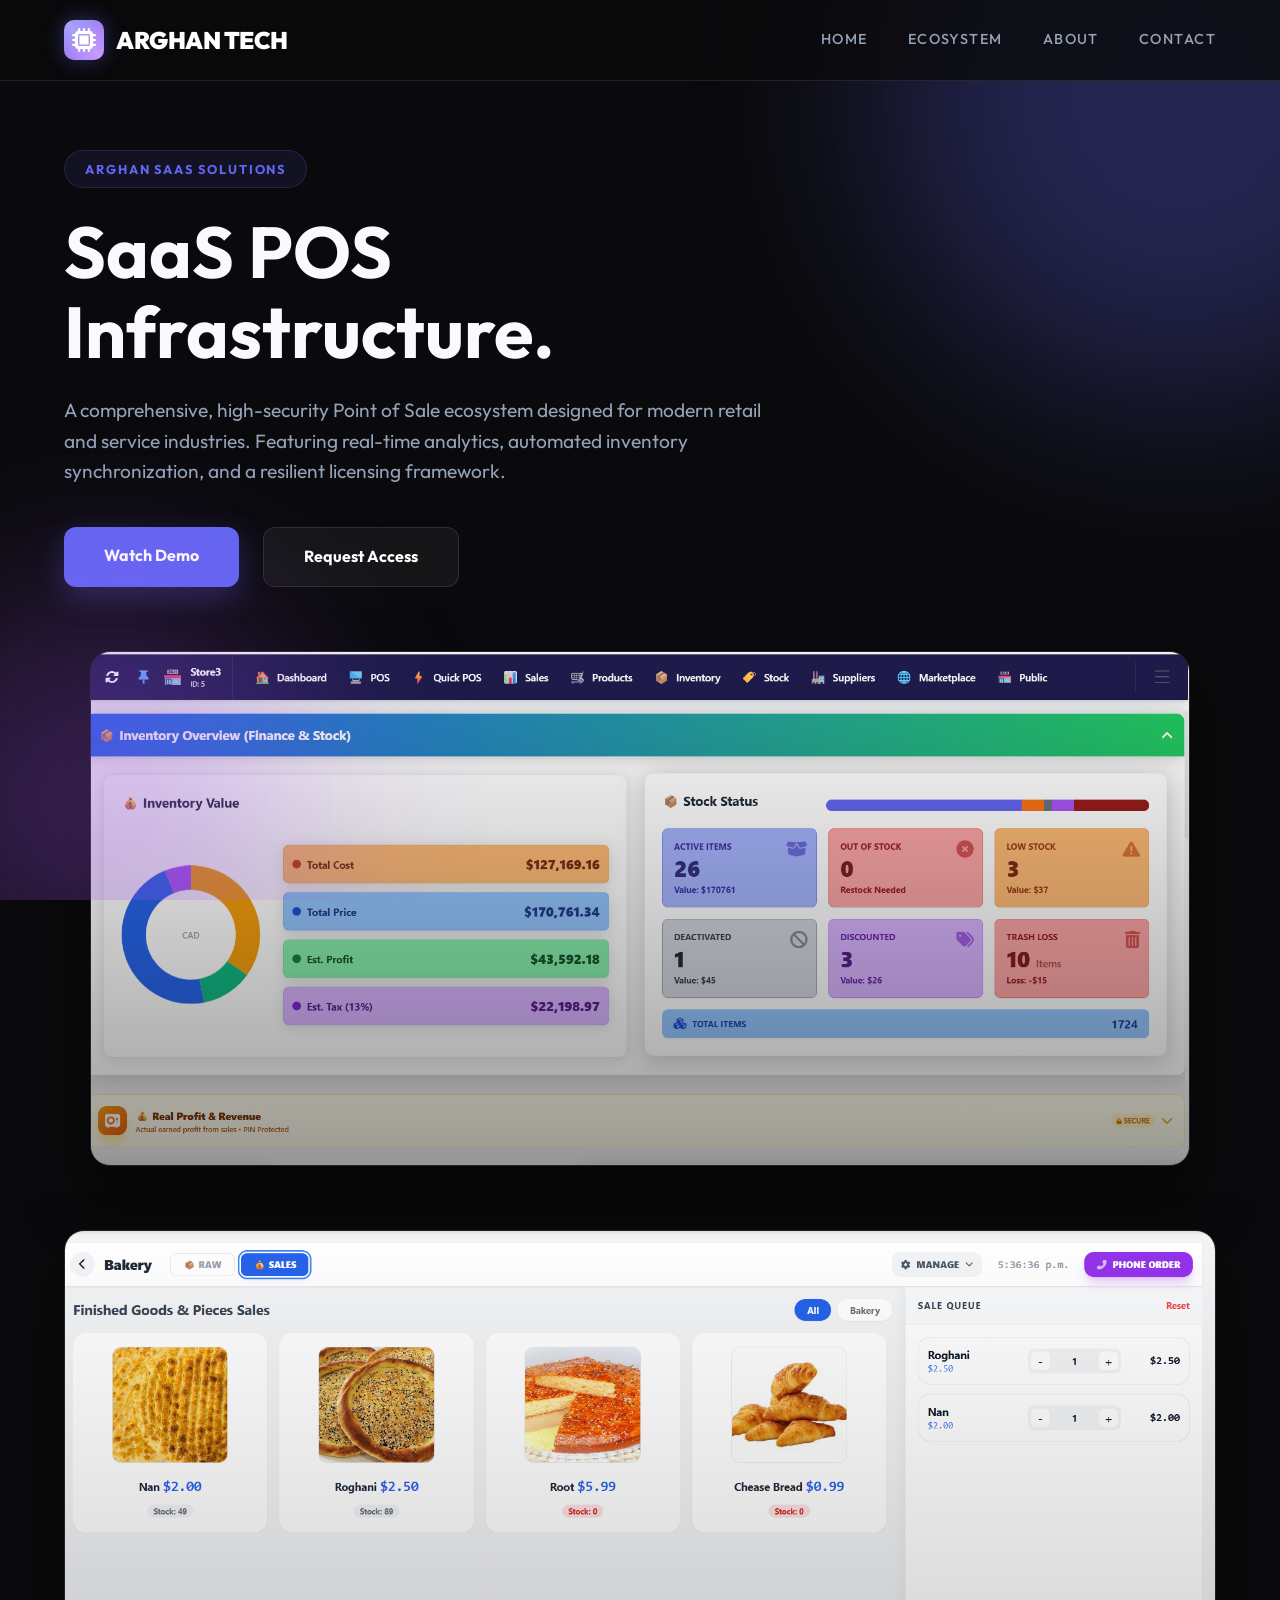
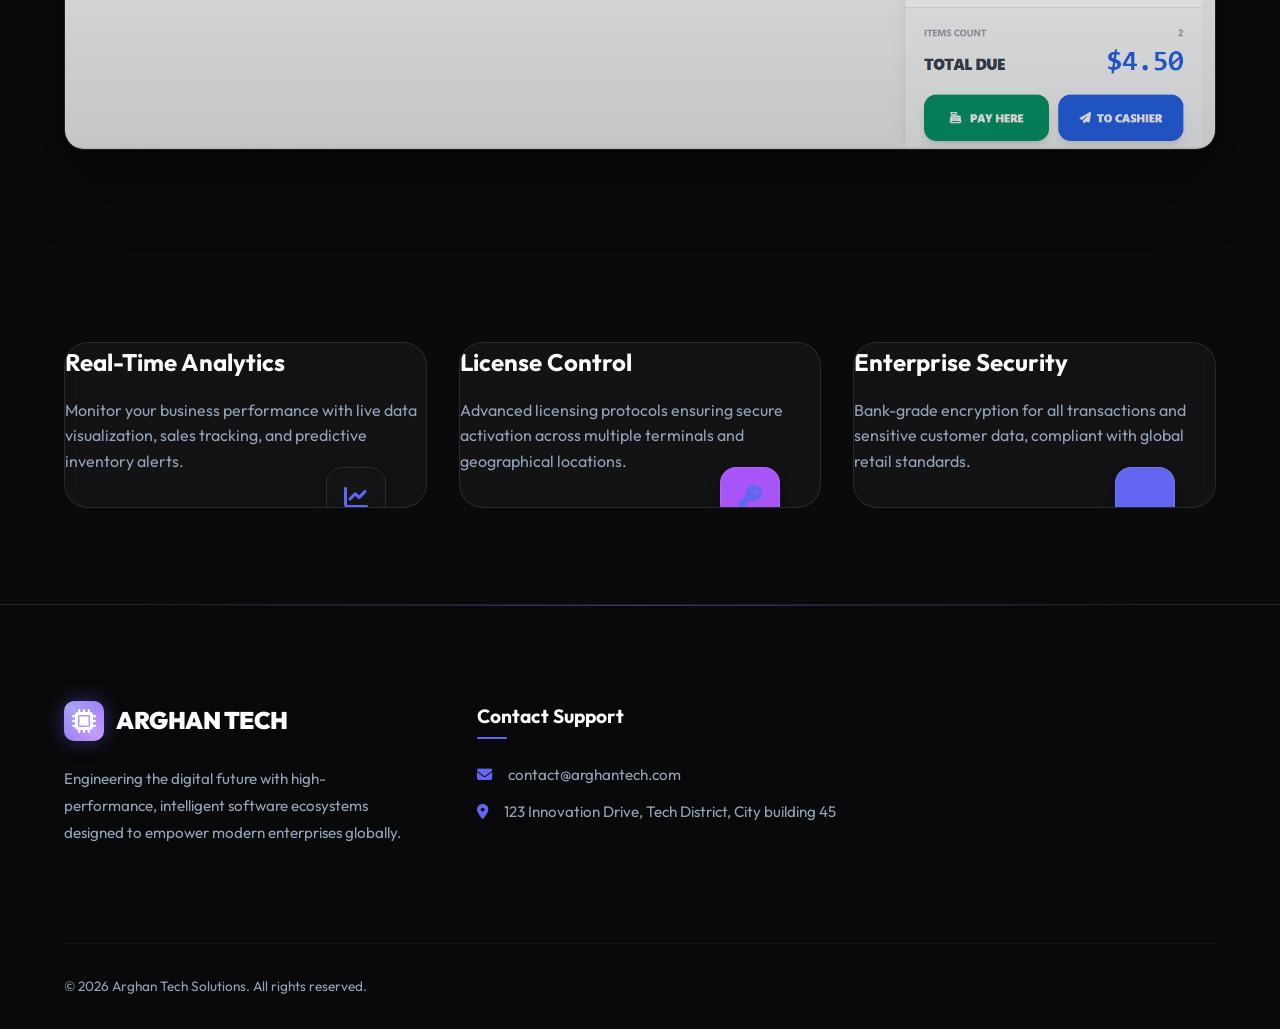
==== commit 2b5e6c80: "Replace portfolio thumbnail and finalize pos.html showcase" ====
--- a/pos.html
+++ b/pos.html
@@ -52,7 +52,8 @@
             <div class="section-head" style="text-align: left; margin-bottom: 4rem;">
                 <div class="badge" style="margin-bottom: 1.5rem;">Arghan SaaS Solutions</div>
                 <h1 style="font-size: clamp(2.5rem, 8vw, 4.5rem); line-height: 1.1; margin-bottom: 1.5rem;">SaaS POS
-                    <br><span class="text-gradient">Infrastructure.</span></h1>
+                    <br><span class="text-gradient">Infrastructure.</span>
+                </h1>
                 <p style="color: var(--text-secondary); max-width: 700px; font-size: 1.2rem; line-height: 1.6;">
                     A comprehensive, high-security Point of Sale ecosystem designed for modern retail and service
                     industries. Featuring real-time analytics, automated inventory synchronization, and a resilient
@@ -66,11 +67,20 @@
 
             <!-- Featured Dashboard Image -->
             <div class="hero-visual"
-                style="position: relative; width: 100%; max-width: 1100px; margin: 0 auto; border-radius: 20px; overflow: hidden; border: 1px solid var(--glass-border); box-shadow: 0 30px 60px rgba(0,0,0,0.5);">
+                style="position: relative; width: 100%; max-width: 1100px; margin: 0 auto; border-radius: 20px; overflow: hidden; border: 1px solid var(--glass-border); box-shadow: 0 30px 60px rgba(0,0,0,0.5); margin-bottom: 4rem;">
                 <img src="assets/POS-Dashboard.png" alt="POS Dashboard Screenshot" style="width: 100%; display: block;">
                 <!-- Decorative Layer -->
                 <div
                     style="position: absolute; inset: 0; background: linear-gradient(to top, rgba(10, 10, 12, 0.4) 0%, transparent 100%);">
+                </div>
+            </div>
+
+            <!-- Quick POS Secondary Image -->
+            <div class="hero-visual"
+                style="position: relative; width: 100%; border-radius: 20px; overflow: hidden; border: 1px solid var(--glass-border); box-shadow: 0 30px 60px rgba(0,0,0,0.5);">
+                <img src="assets/Quick POS.png" alt="Quick POS Interface" style="width: 100%; display: block;">
+                <div
+                    style="position: absolute; inset: 0; background: linear-gradient(to top, rgba(10, 10, 12, 0.2) 0%, transparent 100%);">
                 </div>
             </div>
         </div>
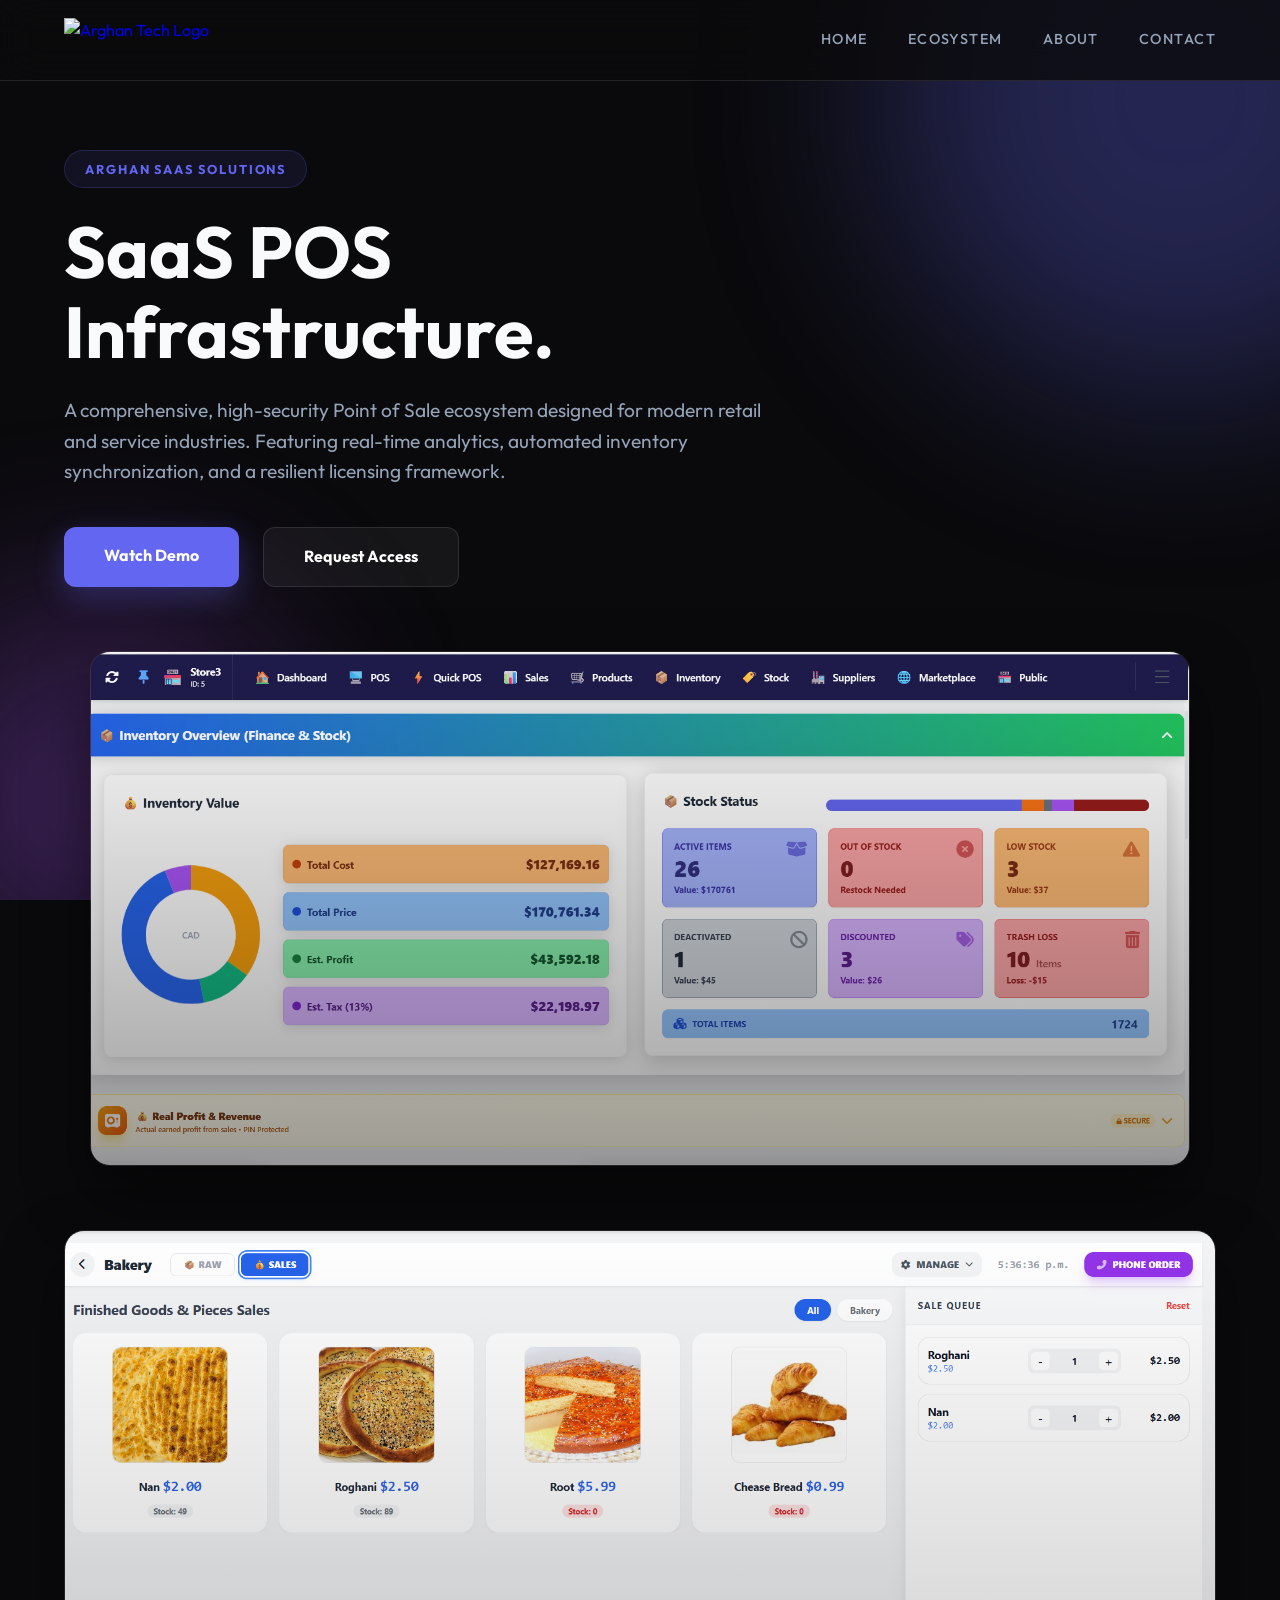
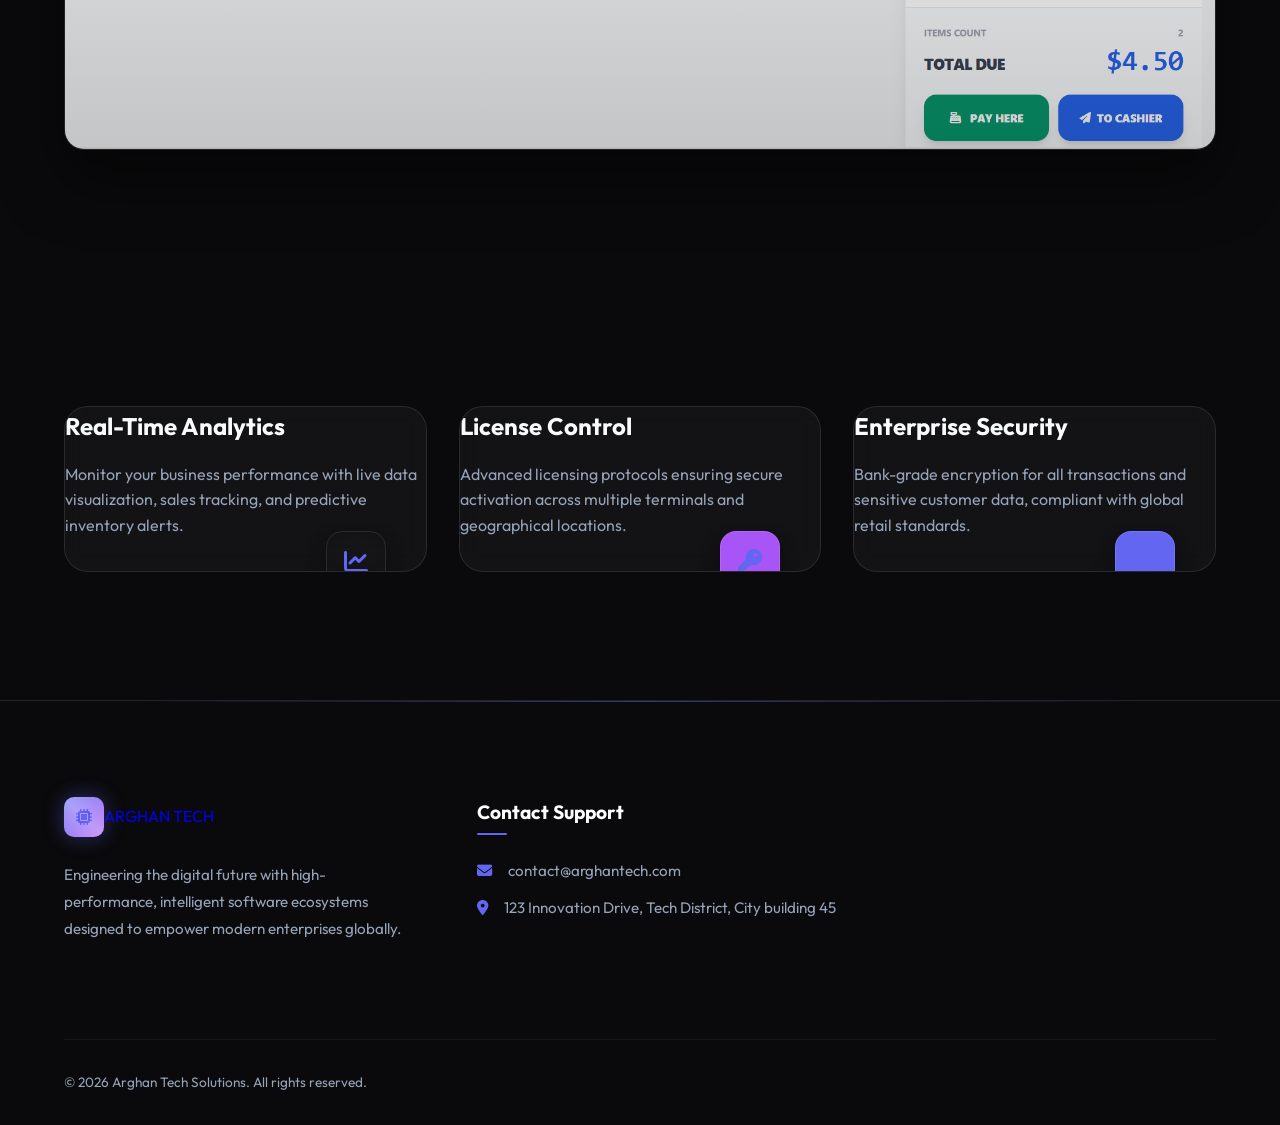
==== commit 527a0a5c: "Integrate official logo and finalize roadmap Phase 1 & 2" ====
--- a/pos.html
+++ b/pos.html
@@ -5,6 +5,18 @@
     <meta charset="UTF-8">
     <meta name="viewport" content="width=device-width, initial-scale=1.0">
     <title>SaaS POS System | ARGHAN TECH</title>
+
+    <!-- SEO Meta Tags -->
+    <meta name="description"
+        content="Explore the Arghan Tech SaaS POS module—a high-performance, secure, and scalable point-of-sale solution for modern enterprises.">
+    <meta name="theme-color" content="#6366f1">
+
+    <!-- Open Graph / Facebook / LinkedIn -->
+    <meta property="og:type" content="website">
+    <meta property="og:title" content="SaaS POS Module | Arghan Tech Ecosystem">
+    <meta property="og:description"
+        content="Explore the Arghan Tech SaaS POS module—a high-performance, secure, and scalable solution.">
+    <meta property="og:image" content="https://ZabihNajeeb.github.io/Arghan-Software-House/assets/Quick%20POS.png">
     <!-- Fonts -->
     <link rel="preconnect" href="https://fonts.googleapis.com">
     <link rel="preconnect" href="https://fonts.gstatic.com" crossorigin>
@@ -28,10 +40,7 @@
         <div class="container">
             <div class="nav-inner">
                 <a href="index.html" class="logo">
-                    <div class="logo-icon">
-                        <i class="fas fa-microchip"></i>
-                    </div>
-                    <span>ARGHAN TECH</span>
+                    <img src="assets/logo.png" alt="Arghan Tech Logo" class="logo-img">
                 </a>
                 <div class="nav-links">
                     <a href="index.html#hero">Home</a>
--- a/css/style.css
+++ b/css/style.css
@@ -13,7 +13,7 @@
     --text-secondary: #94a3b8;
     --glass-border: rgba(255, 255, 255, 0.1);
     --font-main: 'Outfit', sans-serif;
-    --orbit-radius: 250px;
+    --orbit-radius: 300px;
 }
 
 * {
@@ -61,13 +61,18 @@
 .logo {
     display: flex;
     align-items: center;
-    gap: 0.75rem;
-    font-size: 1.5rem;
-    font-weight: 900;
-    letter-spacing: -0.02em;
-    text-transform: uppercase;
     text-decoration: none;
-    color: white;
+}
+
+.logo-img {
+    height: 45px;
+    width: auto;
+    object-fit: contain;
+    transition: transform 0.3s ease;
+}
+
+.logo-img:hover {
+    transform: scale(1.05);
 }
 
 .logo-icon {
@@ -396,97 +401,148 @@
     }
 }
 
-.core-chip {
-    width: 110px;
-    height: 110px;
-    background: rgba(23, 23, 26, 0.9);
-    border: 2px solid var(--accent-indigo);
-    border-radius: 24px;
+/* --- Earth Core High-Fidelity Upgrade --- */
+.earth-container {
+    position: absolute;
+    width: 440px;
+    height: 440px;
+    top: 50%;
+    left: 50%;
+    transform: translate(-50%, -50%);
+    z-index: 30;
+    opacity: 0.3;
+}
+
+.earth-sphere {
+    position: absolute;
+    inset: 0;
+    border-radius: 50%;
+    /* Dramatic day/night shading */
+    background: radial-gradient(circle at 35% 35%,
+            #6366f1 0%,
+            #1e1b4b 50%,
+            #0a0a0c 80%);
+    box-shadow: inset -20px -20px 50px rgba(0, 0, 0, 0.95),
+        inset 10px 10px 30px rgba(255, 255, 255, 0.15),
+        0 0 50px rgba(99, 102, 241, 0.3);
+    overflow: hidden;
+    transform-style: preserve-3d;
+}
+
+.earth-map {
+    position: absolute;
+    top: 0;
+    left: 0;
+    width: 200%;
+    height: 100%;
+    /* Realistic World Map Pattern - high fidelity blue marble */
+    background-image: url('https://upload.wikimedia.org/wikipedia/commons/thumb/c/c3/Solarsystemscope_texture_2k_earth_daymap.jpg/2560px-Solarsystemscope_texture_2k_earth_daymap.jpg');
+    background-size: 200% 100%;
+    opacity: 0.85;
+    mix-blend-mode: normal;
+    filter: brightness(1.2) contrast(1.1) hue-rotate(-5deg);
+    animation: rotateEarth 10s linear infinite;
+}
+
+.earth-clouds {
+    position: absolute;
+    top: 0;
+    left: 0;
+    width: 200%;
+    height: 100%;
+    background-image: url('https://www.transparenttextures.com/patterns/white-diamond.png');
+    background-size: 50% 100%;
+    opacity: 0.15;
+    mix-blend-mode: screen;
+    animation: rotateEarth 18s linear infinite reverse;
+    filter: blur(1px);
+}
+
+.earth-specular {
+    position: absolute;
+    inset: 0;
+    border-radius: 50%;
+    background: radial-gradient(circle at 30% 30%, rgba(255, 255, 255, 0.25) 0%, transparent 40%);
+    pointer-events: none;
+    z-index: 5;
+}
+
+.earth-atmosphere {
+    position: absolute;
+    inset: -50px;
+    border-radius: 50%;
+    background: radial-gradient(circle, rgba(99, 102, 241, 0.15) 50%, transparent 70%);
+    box-shadow: 0 0 70px rgba(79, 70, 229, 0.5), inset 0 0 30px rgba(79, 70, 229, 0.3);
+    pointer-events: none;
+    animation: atmospherePulse 5s ease-in-out infinite;
+    z-index: 29;
+}
+
+.earth-glow {
+    position: absolute;
+    inset: -120px;
+    border-radius: 50%;
+    background: radial-gradient(circle, rgba(99, 102, 241, 0.1) 0%, rgba(79, 70, 229, 0.05) 50%, transparent 70%);
+    filter: blur(40px);
+    z-index: -1;
+}
+
+@keyframes rotateEarth {
+    from {
+        transform: translateX(0);
+    }
+
+    to {
+        transform: translateX(-50%);
+    }
+}
+
+@keyframes atmospherePulse {
+
+    0%,
+    100% {
+        transform: scale(1);
+        opacity: 0.5;
+        filter: brightness(1);
+    }
+
+    50% {
+        transform: scale(1.08);
+        opacity: 0.8;
+        filter: brightness(1.3);
+    }
+}
+
+
+.floating-node {
+    position: absolute;
+    width: 45px;
+    height: 45px;
+    top: 50%;
+    left: 50%;
+    margin-top: -22.5px;
+    margin-left: -22.5px;
+    background: rgba(10, 10, 12, 0.95);
+    border: 1px solid rgba(99, 102, 241, 0.4);
+    border-radius: 50%;
     display: flex;
     justify-content: center;
     align-items: center;
-    font-size: 3.5rem;
-    color: var(--accent-purple);
-    box-shadow: 0 0 35px rgba(99, 102, 241, 0.4), inset 0 0 20px rgba(168, 85, 247, 0.4);
-    position: relative;
-    z-index: 10;
+    color: #fff;
+    font-size: 1.1rem;
+    box-shadow: 0 0 15px rgba(99, 102, 241, 0.3), inset 0 0 10px rgba(99, 102, 241, 0.2);
+    z-index: 40;
     backdrop-filter: blur(10px);
-}
-
-.core-chip::after {
-    content: '';
-    position: absolute;
-    inset: -6px;
-    background: linear-gradient(45deg, var(--accent-indigo), var(--accent-purple), transparent);
-    border-radius: 28px;
-    z-index: -1;
-    filter: blur(15px);
-    opacity: 0.7;
-    animation: pulseGlow 3s infinite alternate;
-}
-
-.ring {
-    position: absolute;
-    border-radius: 50%;
-    border: 1px solid rgba(255, 255, 255, 0.05);
-    transform-style: preserve-3d;
-}
-
-.ring-1 {
-    width: 60%;
-    height: 60%;
-    border-top: 2px solid var(--accent-indigo);
-    border-bottom: 2px solid var(--accent-purple);
-    animation: rotate3d 12s linear infinite;
-    box-shadow: 0 0 20px rgba(99, 102, 241, 0.2) inset;
-}
-
-.ring-2 {
-    width: 80%;
-    height: 80%;
-    border-left: 2px solid var(--accent-purple);
-    border-right: 2px solid #38bdf8;
-    animation: rotate3dReverse 18s linear infinite;
-}
-
-.ring-3 {
-    width: 100%;
-    height: 100%;
-    border: 3px dashed rgba(99, 102, 241, 0.4);
-    border-radius: 50%;
-    animation: spinReverse 45s linear infinite;
-    box-shadow: 0 0 30px rgba(99, 102, 241, 0.05), inset 0 0 30px rgba(99, 102, 241, 0.05);
-}
-
-.floating-node {
-    position: absolute;
-    width: 55px;
-    height: 55px;
-    top: 50%;
-    left: 50%;
-    margin-top: -27.5px;
-    margin-left: -27.5px;
-    background: rgba(23, 23, 26, 0.85);
-    border: 1px solid rgba(255, 255, 255, 0.15);
-    border-radius: 50%;
-    display: flex;
-    justify-content: center;
-    align-items: center;
-    color: white;
-    font-size: 1.3rem;
-    backdrop-filter: blur(8px);
-    z-index: 20;
-    transition: all 0.3s ease;
 }
 
 .node-1 {
     color: #38bdf8;
-    animation: orbit1 12s linear infinite;
+    animation: orbit1 20s linear infinite;
 }
 
 .node-2 {
     color: var(--accent-purple);
-    animation: orbit2 15s linear infinite;
+    animation: orbit2 20s linear infinite;
 }
 
 .node-3 {
@@ -496,7 +552,7 @@
 
 .node-4 {
     color: #fbbf24;
-    animation: orbit4 25s linear infinite;
+    animation: orbit4 20s linear infinite;
 }
 
 /* Circuit Traces (Wires) */
@@ -882,31 +938,72 @@
 
 @keyframes orbit1 {
     0% {
-        transform: rotate(0deg) translateX(var(--orbit-radius)) rotate(0deg);
-    }
-
-    100% {
-        transform: rotate(360deg) translateX(var(--orbit-radius)) rotate(-360deg);
+        transform: rotateX(25deg) rotateY(0deg) translateX(var(--orbit-radius)) translateZ(10px) rotateY(0deg) rotateX(-25deg);
+        z-index: 45;
+        /* Front */
+    }
+
+    50% {
+        transform: rotateX(25deg) rotateY(180deg) translateX(var(--orbit-radius)) translateZ(-10px) rotateY(-180deg) rotateX(-25deg);
+        z-index: 25;
+        /* Behind */
+    }
+
+    100% {
+        transform: rotateX(25deg) rotateY(360deg) translateX(var(--orbit-radius)) translateZ(10px) rotateY(-360deg) rotateX(-25deg);
+        z-index: 45;
+        /* Front */
     }
 }
 
 @keyframes orbit2 {
     0% {
-        transform: rotate(90deg) translateX(var(--orbit-radius)) rotate(-90deg);
-    }
-
-    100% {
-        transform: rotate(450deg) translateX(var(--orbit-radius)) rotate(-450deg);
+        transform: rotateX(-35deg) rotateY(90deg) translateX(var(--orbit-radius)) translateZ(10px) rotateY(-90deg) rotateX(35deg);
+        z-index: 45;
+    }
+
+    50% {
+        transform: rotateX(-35deg) rotateY(270deg) translateX(var(--orbit-radius)) translateZ(-10px) rotateY(-270deg) rotateX(35deg);
+        z-index: 25;
+    }
+
+    100% {
+        transform: rotateX(-35deg) rotateY(450deg) translateX(var(--orbit-radius)) translateZ(10px) rotateY(-450deg) rotateX(35deg);
+        z-index: 45;
     }
 }
 
 @keyframes orbit3 {
     0% {
-        transform: rotate(180deg) translateX(var(--orbit-radius)) rotate(-180deg);
-    }
-
-    100% {
-        transform: rotate(540deg) translateX(var(--orbit-radius)) rotate(-540deg);
+        transform: rotateX(15deg) rotateY(180deg) translateX(var(--orbit-radius)) translateZ(10px) rotateY(-180deg) rotateX(-15deg);
+        z-index: 45;
+    }
+
+    50% {
+        transform: rotateX(15deg) rotateY(360deg) translateX(var(--orbit-radius)) translateZ(-10px) rotateY(-360deg) rotateX(-15deg);
+        z-index: 25;
+    }
+
+    100% {
+        transform: rotateX(15deg) rotateY(540deg) translateX(var(--orbit-radius)) translateZ(10px) rotateY(-540deg) rotateX(-15deg);
+        z-index: 45;
+    }
+}
+
+@keyframes orbit4 {
+    0% {
+        transform: rotateX(-50deg) rotateY(270deg) translateX(var(--orbit-radius)) translateZ(10px) rotateY(-270deg) rotateX(50deg);
+        z-index: 45;
+    }
+
+    50% {
+        transform: rotateX(-50deg) rotateY(450deg) translateX(var(--orbit-radius)) translateZ(-10px) rotateY(-450deg) rotateX(50deg);
+        z-index: 25;
+    }
+
+    100% {
+        transform: rotateX(-50deg) rotateY(630deg) translateX(var(--orbit-radius)) translateZ(10px) rotateY(-630deg) rotateX(50deg);
+        z-index: 45;
     }
 }
 
@@ -942,6 +1039,7 @@
     margin-bottom: 2rem;
     background: linear-gradient(to right, #fff, #94a3b8);
     -webkit-background-clip: text;
+    background-clip: text;
     -webkit-text-fill-color: transparent;
     animation: fadeInUp 1s ease 0.2s both;
 }
@@ -1049,6 +1147,63 @@
     font-size: 3rem;
     font-weight: 900;
     margin-bottom: 1.5rem;
+}
+
+/* --- Utility Classes --- */
+.grid {
+    display: grid;
+    gap: 2rem;
+}
+
+.col-2 {
+    grid-template-columns: 1fr 1fr;
+}
+
+@media (max-width: 968px) {
+    .col-2 {
+        grid-template-columns: 1fr;
+    }
+}
+
+.align-center {
+    align-items: center;
+}
+
+.section {
+    padding: 8rem 1.5rem;
+    position: relative;
+    z-index: 10;
+}
+
+/* --- Page Header (Landing Pages) --- */
+.page-header {
+    padding: 180px 1.5rem 100px;
+    text-align: center;
+    background: linear-gradient(to bottom, rgba(10, 10, 12, 0) 0%, var(--bg-dark) 100%);
+    position: relative;
+    z-index: 10;
+}
+
+.page-header h1 {
+    font-size: 4rem;
+    margin-bottom: 1.5rem;
+    background: linear-gradient(to right, #fff, var(--accent-indigo));
+    -webkit-background-clip: text;
+    background-clip: text;
+    -webkit-text-fill-color: transparent;
+}
+
+.page-header p {
+    color: var(--text-secondary);
+    font-size: 1.25rem;
+    max-width: 700px;
+    margin: 0 auto;
+}
+
+@media (max-width: 768px) {
+    .page-header h1 {
+        font-size: 2.5rem;
+    }
 }
 
 .grid {
@@ -1631,7 +1786,8 @@
 
 @media (max-width: 480px) {
     :root {
-        --orbit-radius: 188px;
+        --orbit-radius: 320px;
+        /* Scaled to fit icons comfortably */
     }
 
     .hero h1 {
@@ -1654,7 +1810,8 @@
 
     .hero-visual {
         transform: scale(0.4);
-        margin-top: 1rem;
+        /* Balanced scale for 440px Earth + 320px Orbit */
+        margin-top: 2rem;
     }
 
     .tech-core {
